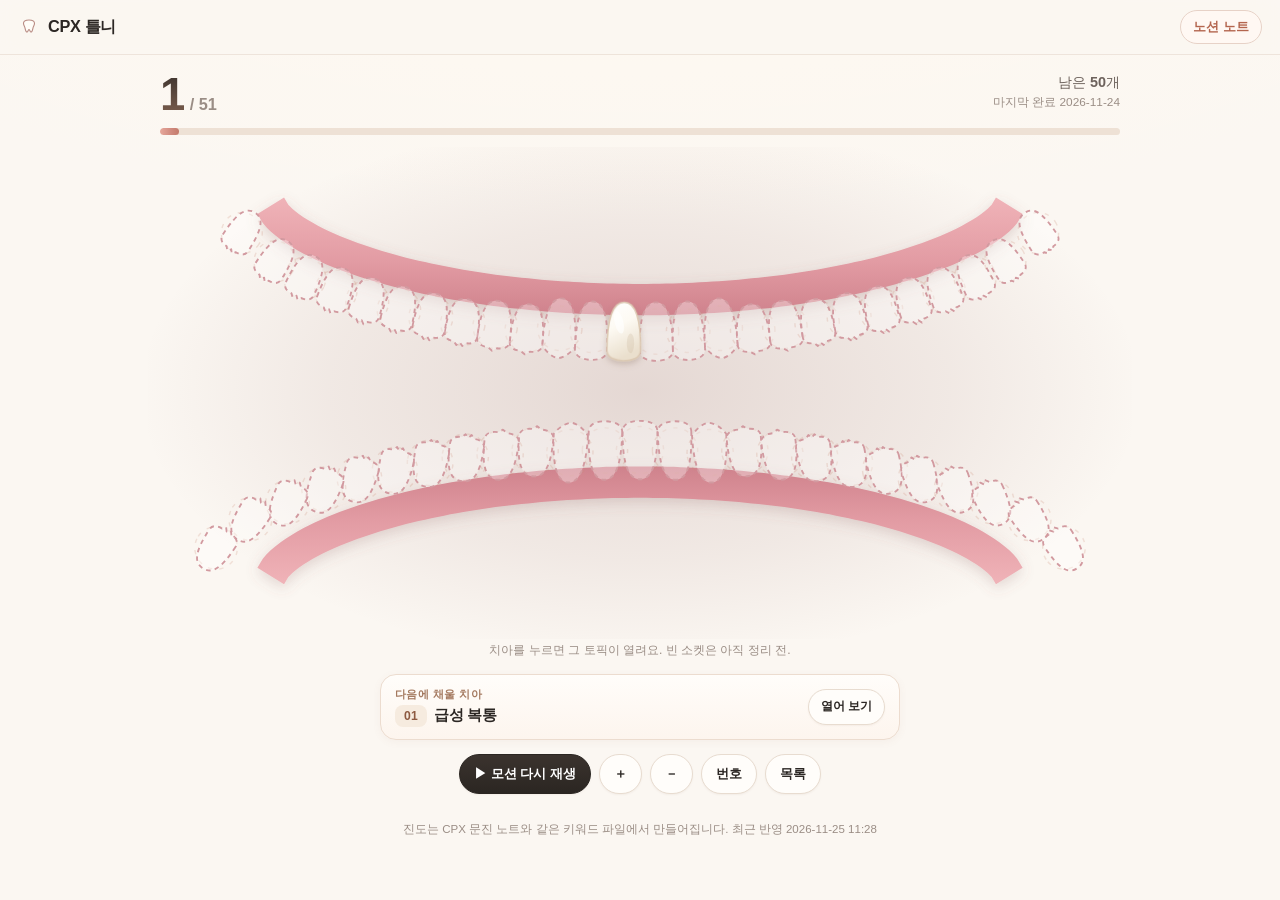
==== cpx-denture/index.html @ 9e4e72cb "CPX 틀니: 다음 차례 카드와 모바일 버튼 배치" ====
<!DOCTYPE html>
<html lang="ko">
<head>
<meta charset="utf-8">
<meta name="viewport" content="width=device-width, initial-scale=1, viewport-fit=cover">
<title>CPX 틀니 · 51개 문진 채우기</title>
<meta name="description" content="CPX 51개 토픽이 하나씩 완성될수록 앞니부터 어금니까지 차오르는 틀니 진도판">
<meta name="theme-color" content="#fbf7f2">
<link rel="apple-touch-icon" href="data:image/svg+xml,%3Csvg xmlns='http://www.w3.org/2000/svg' viewBox='0 0 100 100'%3E%3Crect width='100' height='100' rx='22' fill='%23fbf7f2'/%3E%3Cpath d='M28 34c0-9 10-14 22-14s22 5 22 14c0 8-4 12-6 20-2 8-3 16-8 16s-3-10-8-10-3 10-8 10-6-8-8-16c-2-8-6-12-6-20z' fill='%23fffdf8' stroke='%23c9a9a3' stroke-width='4'/%3E%3C/svg%3E">
<link rel="icon" href="data:image/svg+xml,%3Csvg xmlns='http://www.w3.org/2000/svg' viewBox='0 0 100 100'%3E%3Crect width='100' height='100' rx='22' fill='%23fbf7f2'/%3E%3Cpath d='M28 34c0-9 10-14 22-14s22 5 22 14c0 8-4 12-6 20-2 8-3 16-8 16s-3-10-8-10-3 10-8 10-6-8-8-16c-2-8-6-12-6-20z' fill='%23fffdf8' stroke='%23c9a9a3' stroke-width='4'/%3E%3C/svg%3E">
<link rel="stylesheet" href="styles.css?v=16">
</head>
<body>

<header class="top">
  <div class="brand">
    <span class="toothmark" aria-hidden="true">
      <svg viewBox="0 0 100 100"><path d="M25 33c0-10 11-15 25-15s25 5 25 15c0 9-5 13-7 22-2 9-3 18-9 18s-3-11-9-11-3 11-9 11-7-9-9-18c-2-9-7-13-7-22z"/></svg>
    </span>
    <span class="brandtext">CPX 틀니</span>
  </div>
  <a class="notionlink" id="notionTop" href="https://www.notion.so/422b0b095d2e817c8944eaf6b4057d3f" target="_blank" rel="noopener">노션 노트</a>
</header>

<section class="hero" aria-live="polite">
  <div class="progline">
    <div class="count"><b id="doneNum">1</b><span class="of">/ 51</span></div>
    <div class="sidetext">
      <p class="remain">남은 <b id="remainNum">50</b>개</p>
      <p class="lastdone" id="lastDone">마지막 완료 2026-11-24</p>
    </div>
  </div>
  <div class="bar"><i id="barFill"></i></div>
</section>

<main class="stagewrap">
  <div class="stage" id="stage">
    <svg id="mouth" viewBox="155 150 690 345" role="img" aria-label="상악 26개, 하악 25개 치아로 이루어진 CPX 진도 틀니">
      <defs>
        <linearGradient id="enamel" x1="0" y1="0" x2="0.3" y2="1">
          <stop offset="0" stop-color="#ffffff"/>
          <stop offset="0.45" stop-color="#fdfaf3"/>
          <stop offset="1" stop-color="#eadfcd"/>
        </linearGradient>
        <linearGradient id="enamelSoft" x1="0" y1="0" x2="0" y2="1">
          <stop offset="0" stop-color="#fffdf9"/>
          <stop offset="1" stop-color="#f3ead9"/>
        </linearGradient>
        <linearGradient id="gum" x1="0" y1="0" x2="0" y2="1">
          <stop offset="0" stop-color="#f0b3b8"/>
          <stop offset="0.55" stop-color="#e29ba3"/>
          <stop offset="1" stop-color="#cf828c"/>
        </linearGradient>
        <linearGradient id="gumLower" x1="0" y1="1" x2="0" y2="0">
          <stop offset="0" stop-color="#f0b3b8"/>
          <stop offset="0.55" stop-color="#e29ba3"/>
          <stop offset="1" stop-color="#cf828c"/>
        </linearGradient>
        <radialGradient id="cavity" cx="0.5" cy="0.5" r="0.5">
          <stop offset="0" stop-color="#8a5a58" stop-opacity="0.2"/>
          <stop offset="0.62" stop-color="#8a5a58" stop-opacity="0.09"/>
          <stop offset="1" stop-color="#8a5a58" stop-opacity="0"/>
        </radialGradient>
        <filter id="softShadow" x="-20%" y="-40%" width="140%" height="200%">
          <feDropShadow dx="0" dy="3" stdDeviation="5" flood-color="#8a5a5f" flood-opacity="0.22"/>
        </filter>
        <filter id="toothShadow" x="-60%" y="-40%" width="220%" height="200%">
          <feDropShadow dx="0" dy="2" stdDeviation="2.2" flood-color="#7d5f4e" flood-opacity="0.28"/>
        </filter>
      </defs>
      <ellipse cx="500" cy="321" rx="352" ry="192" fill="url(#cavity)"/>
      <g id="gums"></g>
      <g id="teeth"></g>

    </svg>
  </div>
  <div class="previewtag" id="previewTag">미리보기 재생 중</div>
  <p class="hint" id="hint">치아를 누르면 그 토픽이 열려요. 빈 소켓은 아직 정리 전.</p>
</main>

<section class="nextcard" id="nextCard">
  <div class="ncbody">
    <p class="nclabel">다음에 채울 치아</p>
    <p class="nctitle"><span class="numchip" id="ncNum">01</span><b id="ncTitle">급성 복통</b></p>
  </div>
  <button class="btn" id="ncOpen">열어 보기</button>
</section>

<nav class="controls" aria-label="보기 설정">
  <button class="btn primary" id="replay">
    <span class="ic" aria-hidden="true">▶</span> 모션 다시 재생
  </button>
  <button class="btn" id="zoomIn" aria-label="확대">＋</button>
  <button class="btn" id="zoomOut" aria-label="축소">－</button>
  <button class="btn" id="toggleNums" aria-pressed="false">번호</button>
  <button class="btn" id="toggleList" aria-expanded="false">목록</button>
</nav>

<section class="listview" id="listView" hidden>
  <div class="listhead">
    <h2>51개 토픽</h2>
    <p>완료한 토픽은 뽀얀 치아, 남은 토픽은 빈 소켓이에요.</p>
  </div>
  <ul class="rows" id="rows"></ul>
</section>

<footer class="foot">
  <p id="footNote">진도는 CPX 문진 노트와 같은 키워드 파일에서 자동으로 만들어집니다.</p>
</footer>

<div class="sheet" id="sheet" hidden>
  <div class="backdrop" data-close></div>
  <article class="card" role="dialog" aria-modal="true" aria-labelledby="sheetTitle">
    <button class="close" id="sheetClose" aria-label="닫기">✕</button>
    <div class="cardtop">
      <p class="chiprow"><span class="numchip" id="sheetNum">44-2</span><span class="statechip" id="sheetState">완료</span></p>
      <h2 id="sheetTitle">금연 상담</h2>
      <p class="sheetmeta" id="sheetMeta">2026-11-24 완료</p>
    </div>
    <div class="cardbody" id="sheetBody"></div>
    <div class="cardfoot">
      <a class="btn primary wide" id="sheetNotion" href="https://www.notion.so/422b0b095d2e817c8944eaf6b4057d3f" target="_blank" rel="noopener">노션 CPX 문진 노트에서 보기</a>
    </div>
  </article>
</div>

<script src="app.js?v=16"></script>
</body>
</html>
---- cpx-denture/styles.css ----
:root{
  --bg:#fbf7f2;
  --bg2:#f6efe6;
  --ink:#2c2724;
  --ink2:#6d625c;
  --ink3:#9a8d85;
  --line:#e8dcd0;
  --gum:#e29ba3;
  --gumdark:#cf828c;
  --accent:#b4664f;
  --accent-soft:#f3e2d8;
  --gold:#d9b26a;
  --card:#fffdfa;
  --radius:20px;
  --shadow:0 10px 30px rgba(120,86,66,.10), 0 2px 6px rgba(120,86,66,.06);
}

*{box-sizing:border-box;-webkit-tap-highlight-color:transparent}
html,body{margin:0;padding:0}
body{
  background:
    radial-gradient(120% 60% at 50% -10%, #fff9f0 0%, rgba(255,249,240,0) 60%),
    var(--bg);
  color:var(--ink);
  font-family:-apple-system, BlinkMacSystemFont, "Apple SD Gothic Neo", "Pretendard", "Noto Sans KR", "Malgun Gothic", sans-serif;
  -webkit-font-smoothing:antialiased;
  min-height:100vh;
  padding-bottom:env(safe-area-inset-bottom);
  overflow-x:hidden;
}
b{font-weight:700}

/* ---------- header ---------- */
.top{
  position:sticky; top:0; z-index:30;
  display:flex; align-items:center; justify-content:space-between;
  gap:12px;
  padding:calc(10px + env(safe-area-inset-top)) 18px 10px;
  background:rgba(251,247,242,.82);
  backdrop-filter:saturate(160%) blur(14px);
  -webkit-backdrop-filter:saturate(160%) blur(14px);
  border-bottom:1px solid rgba(232,220,208,.7);
}
.brand{display:flex;align-items:center;gap:8px}
.toothmark{width:22px;height:22px;display:block}
.toothmark svg{width:100%;height:100%;fill:none;stroke:#b98c84;stroke-width:5;stroke-linejoin:round;fill:#fffdf8}
.brandtext{font-weight:750;letter-spacing:-.02em;font-size:1.02rem}
.notionlink{
  font-size:.82rem;color:var(--accent);text-decoration:none;
  border:1px solid #e7d2c7;background:#fff8f3;
  padding:7px 12px;border-radius:999px;font-weight:600;
}
.notionlink:active{transform:scale(.97)}

/* ---------- hero ---------- */
.hero{padding:16px 20px 6px;max-width:1000px;margin:0 auto}
.progline{display:flex;align-items:flex-end;justify-content:space-between;gap:12px}
.count{display:flex;align-items:baseline;gap:6px;line-height:1}
.count b{
  font-size:2.9rem;letter-spacing:-.045em;font-weight:800;
  font-variant-numeric:tabular-nums;
  background:linear-gradient(180deg,#3a322d,#7d5f4e);
  -webkit-background-clip:text;background-clip:text;color:transparent;
}
.count .of{font-size:1.02rem;color:var(--ink3);font-weight:600;font-variant-numeric:tabular-nums}
.sidetext{text-align:right;padding-bottom:6px}
.remain{margin:0;font-size:.9rem;color:var(--ink2)}
.lastdone{margin:3px 0 0;font-size:.74rem;color:var(--ink3);font-variant-numeric:tabular-nums}
.bar{margin-top:11px;height:7px;border-radius:999px;background:#eee1d5;overflow:hidden}
.bar i{
  display:block;height:100%;width:2%;border-radius:999px;
  background:linear-gradient(90deg,#e7a89c,#d08a7e 60%,#c47a6b);
  transition:width .5s cubic-bezier(.2,.8,.3,1);
}

/* ---------- stage ---------- */
.stagewrap{position:relative;max-width:1000px;margin:0 auto;padding:0 8px}
.stage{
  position:relative;
  overflow-x:auto;overflow-y:hidden;
  -webkit-overflow-scrolling:touch;
  padding:6px 0 0;
}
.stage::-webkit-scrollbar{height:0}
#mouth{
  display:block;margin:0 auto;
  width:calc(100% * var(--zoom,1));
  height:auto;max-width:none;
  transition:width .25s ease;
  touch-action:manipulation;
  user-select:none;
}
.previewtag{
  position:absolute;left:50%;top:8px;transform:translate(-50%,-8px);
  background:rgba(44,39,36,.82);color:#fff;font-size:.72rem;font-weight:600;
  padding:6px 12px;border-radius:999px;letter-spacing:.01em;
  opacity:0;pointer-events:none;transition:opacity .25s, transform .25s;
  backdrop-filter:blur(6px);
}
.previewtag.on{opacity:1;transform:translate(-50%,0)}
.hint{
  margin:2px auto 0;text-align:center;color:var(--ink3);
  font-size:.76rem;line-height:1.5;max-width:520px;padding:0 16px;
}

/* ---------- svg teeth ---------- */
.gum{filter:url(#softShadow)}
.tooth{cursor:pointer}
.tooth .body{transform-box:fill-box;transform-origin:50% 80%}
.tooth .crown{fill:url(#enamel);stroke:#dcc9b2;stroke-width:1.1;filter:url(#toothShadow)}
.tooth .gloss{fill:#fff;opacity:.62}
.tooth .shade{fill:#c9b49a;opacity:.26}

/* 빈 소켓 */
.tooth:not(.filled) .crown{
  fill:rgba(255,255,255,.34);
  stroke:#d29aa0;stroke-width:1.3;stroke-dasharray:3.2 3;
  stroke-linejoin:round;filter:none;
}
.tooth:not(.filled) .gloss,
.tooth:not(.filled) .shade,
.tooth:not(.filled) .spark{display:none}

/* 채워지는 모션 */
.tooth.rise .body{animation:rise .62s cubic-bezier(.18,1.45,.4,1) both}
@keyframes rise{
  0%{transform:translateY(24px) scale(.66);opacity:0}
  55%{opacity:1}
  75%{transform:translateY(-2.5px) scale(1.03)}
  100%{transform:none;opacity:1}
}
.tooth .tn{opacity:0;transition:opacity .2s}
#mouth.nums .tn{opacity:1}
.tooth .spark{opacity:0;transform-box:fill-box;transform-origin:center}
.tooth.flash .spark{animation:sparkOut .9s ease-out both}
@keyframes sparkOut{
  0%{opacity:0;transform:scale(.2)}
  25%{opacity:1;transform:scale(1)}
  100%{opacity:0;transform:scale(1.9)}
}

.tooth:not(.filled) .ring{display:block}
.tooth.filled .ring{display:none}
.tooth.next .ring{animation:pulse 2.4s ease-in-out infinite}
@keyframes pulse{
  0%,100%{opacity:.25;stroke-width:1.4}
  50%{opacity:.85;stroke-width:2.4}
}

/* ---------- controls ---------- */
.nextcard{
  display:flex;align-items:center;justify-content:space-between;gap:12px;
  max-width:520px;margin:14px auto 0;padding:12px 14px;
  background:linear-gradient(180deg,#fffdfa,#fdf5ee);
  border:1px solid #ecdccf;border-radius:16px;
  box-shadow:0 2px 8px rgba(150,110,90,.06);
}
.nextcard.alldone{justify-content:center;background:linear-gradient(180deg,#fdf6e6,#f9eed4);border-color:#ecd9b4}
.ncbody{min-width:0}
.nclabel{margin:0 0 3px;font-size:.7rem;letter-spacing:.04em;color:#a4795f;font-weight:650}
.nctitle{margin:0;display:flex;align-items:center;gap:7px;font-size:.92rem;letter-spacing:-.01em}
.nctitle b{font-weight:700;white-space:nowrap;overflow:hidden;text-overflow:ellipsis}
.nextcard .btn{flex:0 0 auto;font-size:.78rem;padding:8px 12px;min-height:36px}
.controls{
  display:flex;gap:8px;justify-content:center;flex-wrap:wrap;
  padding:14px 16px 4px;max-width:1000px;margin:0 auto;
}
.btn{
  appearance:none;border:1px solid var(--line);background:#fffdfa;color:var(--ink);
  font:inherit;font-size:.84rem;font-weight:600;
  padding:10px 14px;border-radius:999px;cursor:pointer;
  box-shadow:0 1px 2px rgba(120,86,66,.06);
  transition:transform .12s ease, background .2s;
  min-height:40px;
}
.btn:active{transform:scale(.96)}
.btn.primary{
  background:linear-gradient(180deg,#3b332e,#2b2622);color:#fff;border-color:#2b2622;
}
.btn[aria-pressed="true"],.btn.on{background:var(--accent-soft);border-color:#e2c4b4;color:#8b4a35}
.btn.wide{display:block;width:100%;text-align:center;text-decoration:none;padding:13px}

/* ---------- list ---------- */
.listview{max-width:760px;margin:6px auto 0;padding:0 16px}
.listhead{padding:8px 4px 10px}
.listhead h2{margin:0;font-size:1.06rem;letter-spacing:-.02em}
.listhead p{margin:4px 0 0;font-size:.78rem;color:var(--ink3)}
.rows{list-style:none;margin:0;padding:0;display:flex;flex-direction:column;gap:6px}
.row{
  display:flex;align-items:center;gap:10px;
  background:var(--card);border:1px solid var(--line);border-radius:14px;
  padding:12px 14px;cursor:pointer;
}
.row:active{background:#fdf6ef}
.row .n{
  font-variant-numeric:tabular-nums;font-size:.74rem;font-weight:700;color:var(--ink3);
  min-width:34px;
}
.row .t{flex:1;font-size:.9rem;letter-spacing:-.01em}
.row .dot{width:8px;height:8px;border-radius:50%;background:#e0d2c5}
.row.done .dot{background:linear-gradient(180deg,#f6d7a7,#d9b26a);box-shadow:0 0 0 3px #faf1e2}
.row.done .t{font-weight:650}
.row.done .n{color:var(--accent)}
.row.nextrow{border-color:#e5c3b3;background:#fff9f4}

.foot{max-width:760px;margin:22px auto 30px;padding:0 20px;text-align:center}
.foot p{margin:0;color:var(--ink3);font-size:.72rem;line-height:1.6}

/* ---------- sheet ---------- */
.sheet{position:fixed;inset:0;z-index:60;display:flex;align-items:flex-end;justify-content:center}
.sheet[hidden]{display:none}
.backdrop{position:absolute;inset:0;background:rgba(46,38,33,.34);backdrop-filter:blur(3px);animation:fade .25s ease}
@keyframes fade{from{opacity:0}to{opacity:1}}
.card{
  position:relative;width:100%;max-width:560px;max-height:86vh;
  background:var(--card);
  border-radius:24px 24px 0 0;
  box-shadow:0 -10px 40px rgba(90,60,45,.18);
  display:flex;flex-direction:column;
  animation:slideup .32s cubic-bezier(.2,.9,.3,1);
  padding-bottom:env(safe-area-inset-bottom);
}
@keyframes slideup{from{transform:translateY(40px);opacity:.4}to{transform:none;opacity:1}}
@media (min-width:760px){
  .sheet{align-items:center}
  .card{border-radius:24px;max-height:82vh;animation:pop .28s cubic-bezier(.2,.9,.3,1)}
  @keyframes pop{from{transform:scale(.96);opacity:.5}to{transform:none;opacity:1}}
}
.close{
  position:absolute;right:12px;top:12px;width:34px;height:34px;border-radius:50%;
  border:none;background:#f4ece3;color:var(--ink2);font-size:.9rem;cursor:pointer;
}
.cardtop{padding:22px 22px 12px;border-bottom:1px solid #f0e6db}
.chiprow{display:flex;align-items:center;gap:7px;margin:0 0 8px}
.numchip{
  font-size:.76rem;font-weight:750;letter-spacing:.01em;
  background:#f6ebdf;color:#8d5a41;padding:4px 9px;border-radius:8px;
  font-variant-numeric:tabular-nums;
}
.statechip{font-size:.72rem;font-weight:650;padding:4px 9px;border-radius:999px;background:#efe6dc;color:#8a7a6d}
.statechip.done{background:#f7e7cb;color:#8a6524}
.cardtop h2{margin:0;font-size:1.32rem;letter-spacing:-.03em;line-height:1.3}
.sheetmeta{margin:6px 0 0;font-size:.76rem;color:var(--ink3)}
.cardbody{padding:6px 22px 4px;overflow-y:auto;-webkit-overflow-scrolling:touch}
.cardfoot{padding:12px 22px 18px;border-top:1px solid #f3e9df}

.sec{margin:16px 0}
.sec h3{
  margin:0 0 8px;font-size:.74rem;letter-spacing:.06em;color:#a4795f;
  font-weight:750;text-transform:none;display:flex;align-items:center;gap:7px;
}
.sec h3::before{content:"";width:5px;height:5px;border-radius:50%;background:#d9b26a}
.sec ul{margin:0;padding-left:17px}
.sec li{margin:0 0 6px;font-size:.9rem;line-height:1.62;color:#3b332e}
.sec li::marker{color:#c9a98e}
.sec p{margin:0;font-size:.9rem;line-height:1.66;color:#3b332e}
.mine .sec h3{color:#8d5a41}
.mine .sec h3::before{background:#cf8b6b}
.empty{
  display:flex;flex-direction:column;gap:8px;
  background:#faf4ec;border:1px dashed #e5d3c2;border-radius:14px;padding:14px;
  font-size:.85rem;color:#7a6a5e;line-height:1.6;
}
details.script{margin-top:6px;border-top:1px solid #f0e6db;padding-top:10px}
details.script summary{
  cursor:pointer;font-size:.8rem;font-weight:650;color:var(--accent);
  list-style:none;padding:6px 0;
}
details.script summary::-webkit-details-marker{display:none}
details.script summary::after{content:" ▾";font-size:.7rem}
details.script[open] summary::after{content:" ▴"}
.scriptbody{padding-top:4px}
.scriptbody .sec h3{color:#9b8a7c}
.scriptbody .sec li,.scriptbody .sec p{color:#5e534b;font-size:.86rem}

@media (prefers-reduced-motion: reduce){
  *{animation-duration:.001ms !important;transition-duration:.001ms !important}
  .tooth .body{transform:none;opacity:1}
}
@media (max-width:540px){
  .controls{display:grid;grid-template-columns:repeat(4,auto);gap:8px;justify-content:center;padding:14px 16px 4px}
  #replay{grid-column:1/-1;width:100%;justify-self:center}
  .nextcard{margin:12px 16px 0;max-width:none}
}
@media (max-width:420px){
  .count b{font-size:2.5rem}
  .hero{padding-top:12px}
  .btn{font-size:.8rem;padding:9px 12px}
}
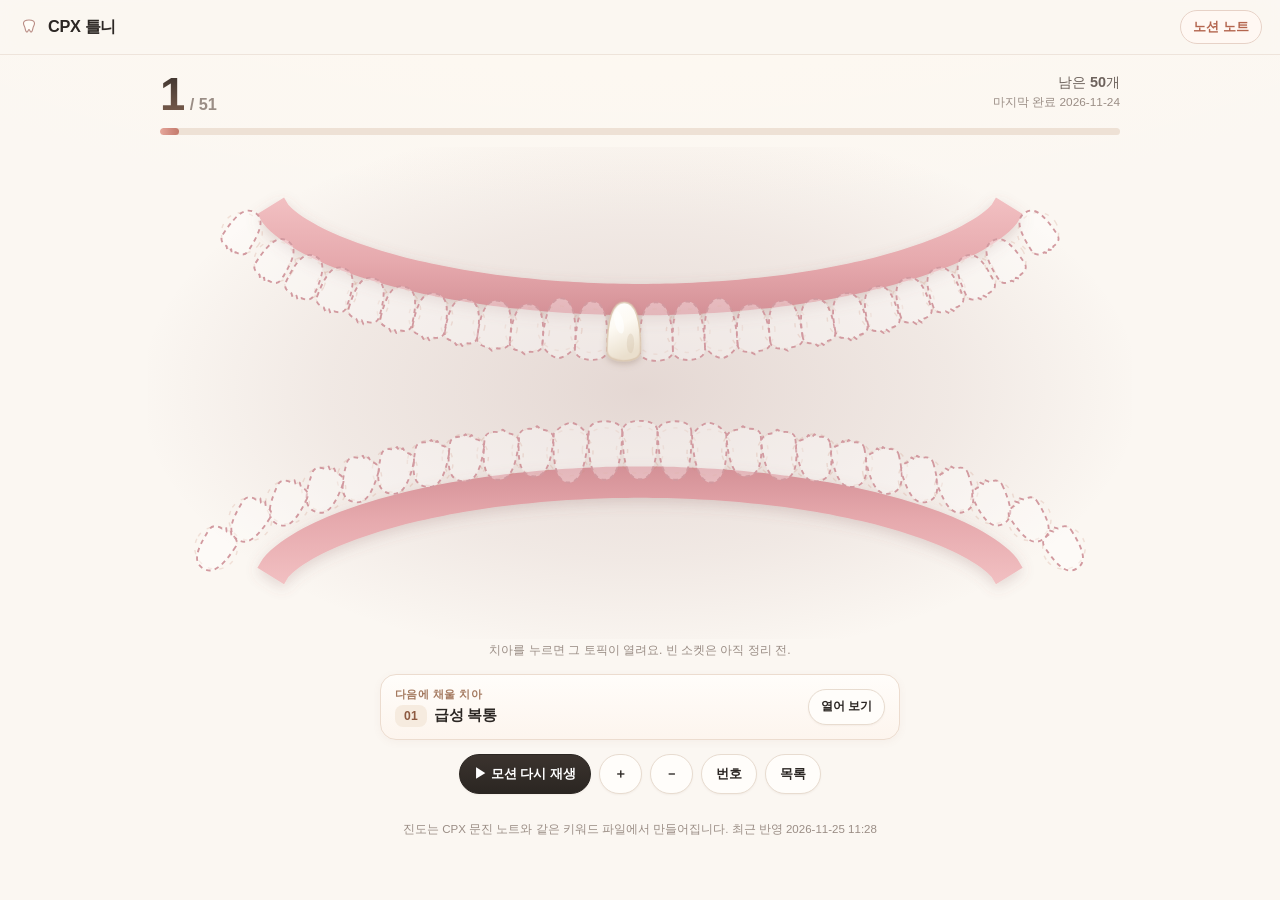
==== commit 3494fae4: "CPX 틀니: 잇몸 색 부드럽게, 오류 수집 추가" ====
--- a/cpx-denture/index.html
+++ b/cpx-denture/index.html
@@ -3,12 +3,13 @@
 <head>
 <meta charset="utf-8">
 <meta name="viewport" content="width=device-width, initial-scale=1, viewport-fit=cover">
+<script>window.__errs=[];addEventListener('error',function(e){window.__errs.push(String(e.message)+' @'+e.filename+':'+e.lineno)});addEventListener('unhandledrejection',function(e){window.__errs.push('rejection: '+e.reason)});</script>
 <title>CPX 틀니 · 51개 문진 채우기</title>
 <meta name="description" content="CPX 51개 토픽이 하나씩 완성될수록 앞니부터 어금니까지 차오르는 틀니 진도판">
 <meta name="theme-color" content="#fbf7f2">
 <link rel="apple-touch-icon" href="data:image/svg+xml,%3Csvg xmlns='http://www.w3.org/2000/svg' viewBox='0 0 100 100'%3E%3Crect width='100' height='100' rx='22' fill='%23fbf7f2'/%3E%3Cpath d='M28 34c0-9 10-14 22-14s22 5 22 14c0 8-4 12-6 20-2 8-3 16-8 16s-3-10-8-10-3 10-8 10-6-8-8-16c-2-8-6-12-6-20z' fill='%23fffdf8' stroke='%23c9a9a3' stroke-width='4'/%3E%3C/svg%3E">
 <link rel="icon" href="data:image/svg+xml,%3Csvg xmlns='http://www.w3.org/2000/svg' viewBox='0 0 100 100'%3E%3Crect width='100' height='100' rx='22' fill='%23fbf7f2'/%3E%3Cpath d='M28 34c0-9 10-14 22-14s22 5 22 14c0 8-4 12-6 20-2 8-3 16-8 16s-3-10-8-10-3 10-8 10-6-8-8-16c-2-8-6-12-6-20z' fill='%23fffdf8' stroke='%23c9a9a3' stroke-width='4'/%3E%3C/svg%3E">
-<link rel="stylesheet" href="styles.css?v=16">
+<link rel="stylesheet" href="styles.css?v=17">
 </head>
 <body>
 
@@ -47,14 +48,14 @@
           <stop offset="1" stop-color="#f3ead9"/>
         </linearGradient>
         <linearGradient id="gum" x1="0" y1="0" x2="0" y2="1">
-          <stop offset="0" stop-color="#f0b3b8"/>
-          <stop offset="0.55" stop-color="#e29ba3"/>
-          <stop offset="1" stop-color="#cf828c"/>
+          <stop offset="0" stop-color="#f2c0c2"/>
+          <stop offset="0.55" stop-color="#e6a9ad"/>
+          <stop offset="1" stop-color="#d49096"/>
         </linearGradient>
         <linearGradient id="gumLower" x1="0" y1="1" x2="0" y2="0">
-          <stop offset="0" stop-color="#f0b3b8"/>
-          <stop offset="0.55" stop-color="#e29ba3"/>
-          <stop offset="1" stop-color="#cf828c"/>
+          <stop offset="0" stop-color="#f2c0c2"/>
+          <stop offset="0.55" stop-color="#e6a9ad"/>
+          <stop offset="1" stop-color="#d49096"/>
         </linearGradient>
         <radialGradient id="cavity" cx="0.5" cy="0.5" r="0.5">
           <stop offset="0" stop-color="#8a5a58" stop-opacity="0.2"/>
@@ -124,6 +125,6 @@
   </article>
 </div>
 
-<script src="app.js?v=16"></script>
+<script src="app.js?v=17"></script>
 </body>
 </html>
--- a/cpx-denture/styles.css
+++ b/cpx-denture/styles.css
@@ -5,7 +5,7 @@
   --ink2:#6d625c;
   --ink3:#9a8d85;
   --line:#e8dcd0;
-  --gum:#e29ba3;
+  --gum:#e6a9ad;
   --gumdark:#cf828c;
   --accent:#b4664f;
   --accent-soft:#f3e2d8;
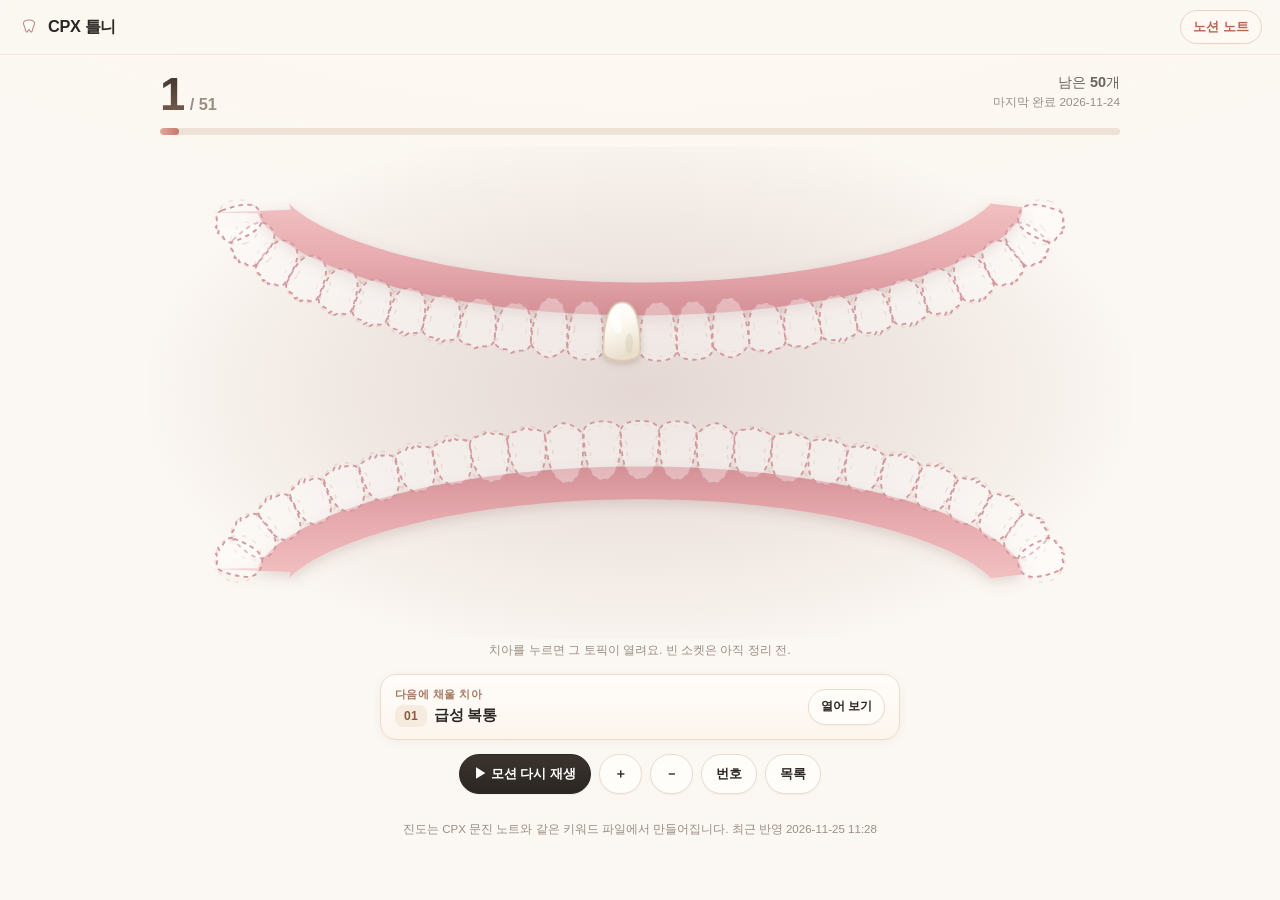
==== commit ed368c28: "CPX 틀니: 호 길이 균둥 배치" ====
--- a/cpx-denture/index.html
+++ b/cpx-denture/index.html
@@ -9,7 +9,7 @@
 <meta name="theme-color" content="#fbf7f2">
 <link rel="apple-touch-icon" href="data:image/svg+xml,%3Csvg xmlns='http://www.w3.org/2000/svg' viewBox='0 0 100 100'%3E%3Crect width='100' height='100' rx='22' fill='%23fbf7f2'/%3E%3Cpath d='M28 34c0-9 10-14 22-14s22 5 22 14c0 8-4 12-6 20-2 8-3 16-8 16s-3-10-8-10-3 10-8 10-6-8-8-16c-2-8-6-12-6-20z' fill='%23fffdf8' stroke='%23c9a9a3' stroke-width='4'/%3E%3C/svg%3E">
 <link rel="icon" href="data:image/svg+xml,%3Csvg xmlns='http://www.w3.org/2000/svg' viewBox='0 0 100 100'%3E%3Crect width='100' height='100' rx='22' fill='%23fbf7f2'/%3E%3Cpath d='M28 34c0-9 10-14 22-14s22 5 22 14c0 8-4 12-6 20-2 8-3 16-8 16s-3-10-8-10-3 10-8 10-6-8-8-16c-2-8-6-12-6-20z' fill='%23fffdf8' stroke='%23c9a9a3' stroke-width='4'/%3E%3C/svg%3E">
-<link rel="stylesheet" href="styles.css?v=17">
+<link rel="stylesheet" href="styles.css?v=19">
 </head>
 <body>
 
@@ -125,6 +125,6 @@
   </article>
 </div>
 
-<script src="app.js?v=17"></script>
+<script src="app.js?v=19"></script>
 </body>
 </html>
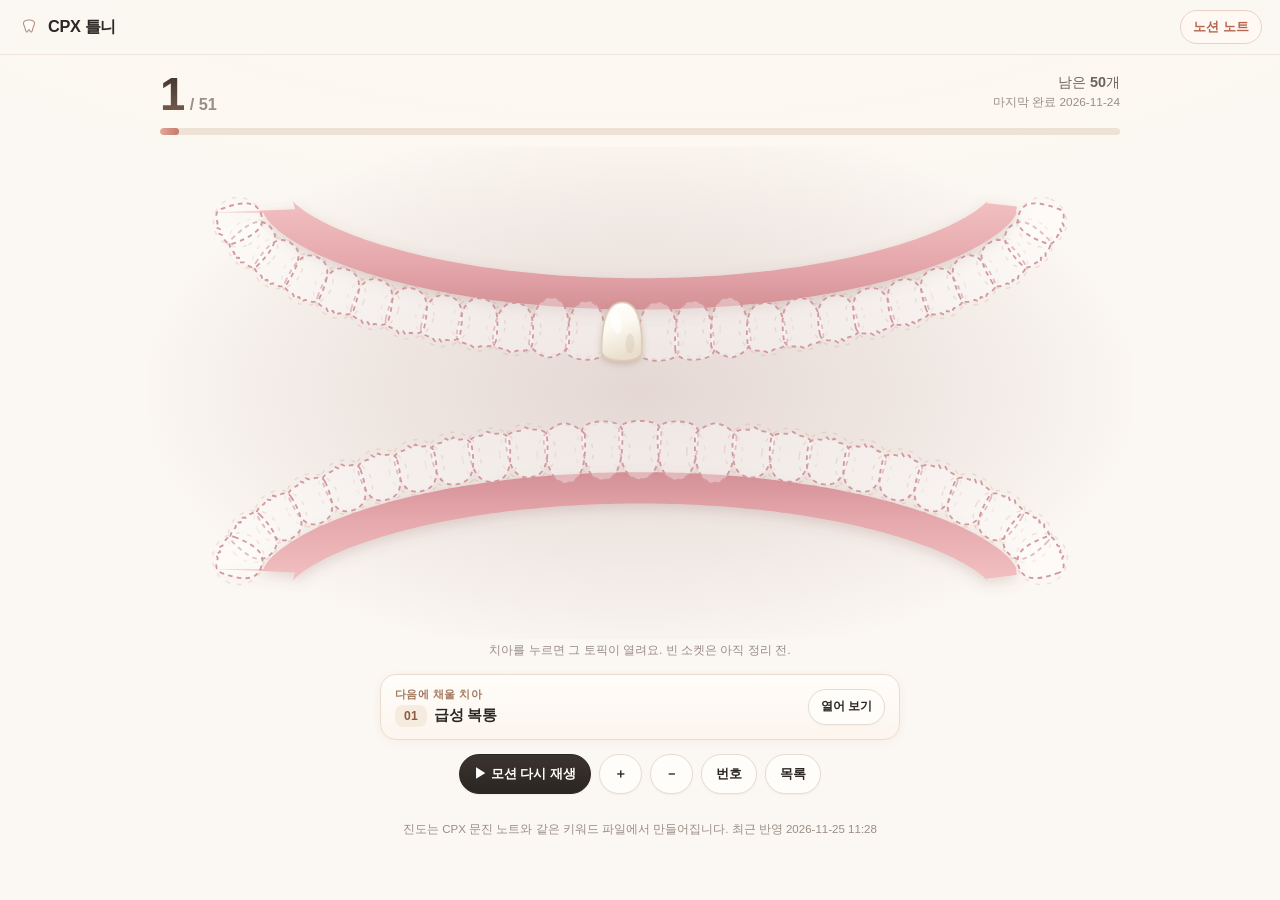
==== commit 665f7ab5: "CPX 틀니: 치아 폭과 잇몸 띠 보정" ====
--- a/cpx-denture/index.html
+++ b/cpx-denture/index.html
@@ -9,7 +9,7 @@
 <meta name="theme-color" content="#fbf7f2">
 <link rel="apple-touch-icon" href="data:image/svg+xml,%3Csvg xmlns='http://www.w3.org/2000/svg' viewBox='0 0 100 100'%3E%3Crect width='100' height='100' rx='22' fill='%23fbf7f2'/%3E%3Cpath d='M28 34c0-9 10-14 22-14s22 5 22 14c0 8-4 12-6 20-2 8-3 16-8 16s-3-10-8-10-3 10-8 10-6-8-8-16c-2-8-6-12-6-20z' fill='%23fffdf8' stroke='%23c9a9a3' stroke-width='4'/%3E%3C/svg%3E">
 <link rel="icon" href="data:image/svg+xml,%3Csvg xmlns='http://www.w3.org/2000/svg' viewBox='0 0 100 100'%3E%3Crect width='100' height='100' rx='22' fill='%23fbf7f2'/%3E%3Cpath d='M28 34c0-9 10-14 22-14s22 5 22 14c0 8-4 12-6 20-2 8-3 16-8 16s-3-10-8-10-3 10-8 10-6-8-8-16c-2-8-6-12-6-20z' fill='%23fffdf8' stroke='%23c9a9a3' stroke-width='4'/%3E%3C/svg%3E">
-<link rel="stylesheet" href="styles.css?v=19">
+<link rel="stylesheet" href="styles.css?v=20">
 </head>
 <body>
 
@@ -125,6 +125,6 @@
   </article>
 </div>
 
-<script src="app.js?v=19"></script>
+<script src="app.js?v=20"></script>
 </body>
 </html>
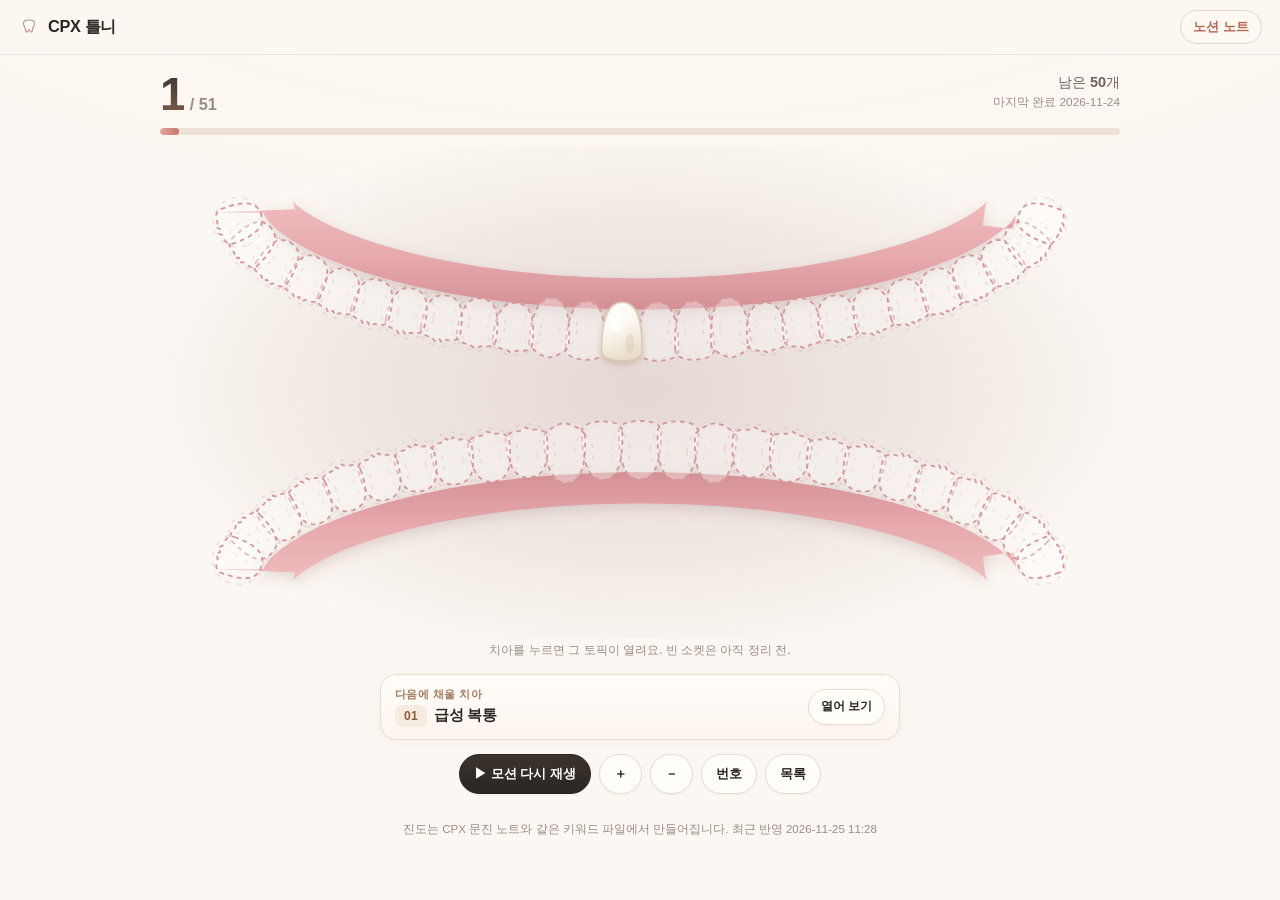
==== commit cd97b3e5: "CPX 틀니: 잇몸 끝단 연장, 미리보기 유지시간 복구" ====
--- a/cpx-denture/index.html
+++ b/cpx-denture/index.html
@@ -9,7 +9,7 @@
 <meta name="theme-color" content="#fbf7f2">
 <link rel="apple-touch-icon" href="data:image/svg+xml,%3Csvg xmlns='http://www.w3.org/2000/svg' viewBox='0 0 100 100'%3E%3Crect width='100' height='100' rx='22' fill='%23fbf7f2'/%3E%3Cpath d='M28 34c0-9 10-14 22-14s22 5 22 14c0 8-4 12-6 20-2 8-3 16-8 16s-3-10-8-10-3 10-8 10-6-8-8-16c-2-8-6-12-6-20z' fill='%23fffdf8' stroke='%23c9a9a3' stroke-width='4'/%3E%3C/svg%3E">
 <link rel="icon" href="data:image/svg+xml,%3Csvg xmlns='http://www.w3.org/2000/svg' viewBox='0 0 100 100'%3E%3Crect width='100' height='100' rx='22' fill='%23fbf7f2'/%3E%3Cpath d='M28 34c0-9 10-14 22-14s22 5 22 14c0 8-4 12-6 20-2 8-3 16-8 16s-3-10-8-10-3 10-8 10-6-8-8-16c-2-8-6-12-6-20z' fill='%23fffdf8' stroke='%23c9a9a3' stroke-width='4'/%3E%3C/svg%3E">
-<link rel="stylesheet" href="styles.css?v=20">
+<link rel="stylesheet" href="styles.css?v=21">
 </head>
 <body>
 
@@ -125,6 +125,6 @@
   </article>
 </div>
 
-<script src="app.js?v=20"></script>
+<script src="app.js?v=21"></script>
 </body>
 </html>
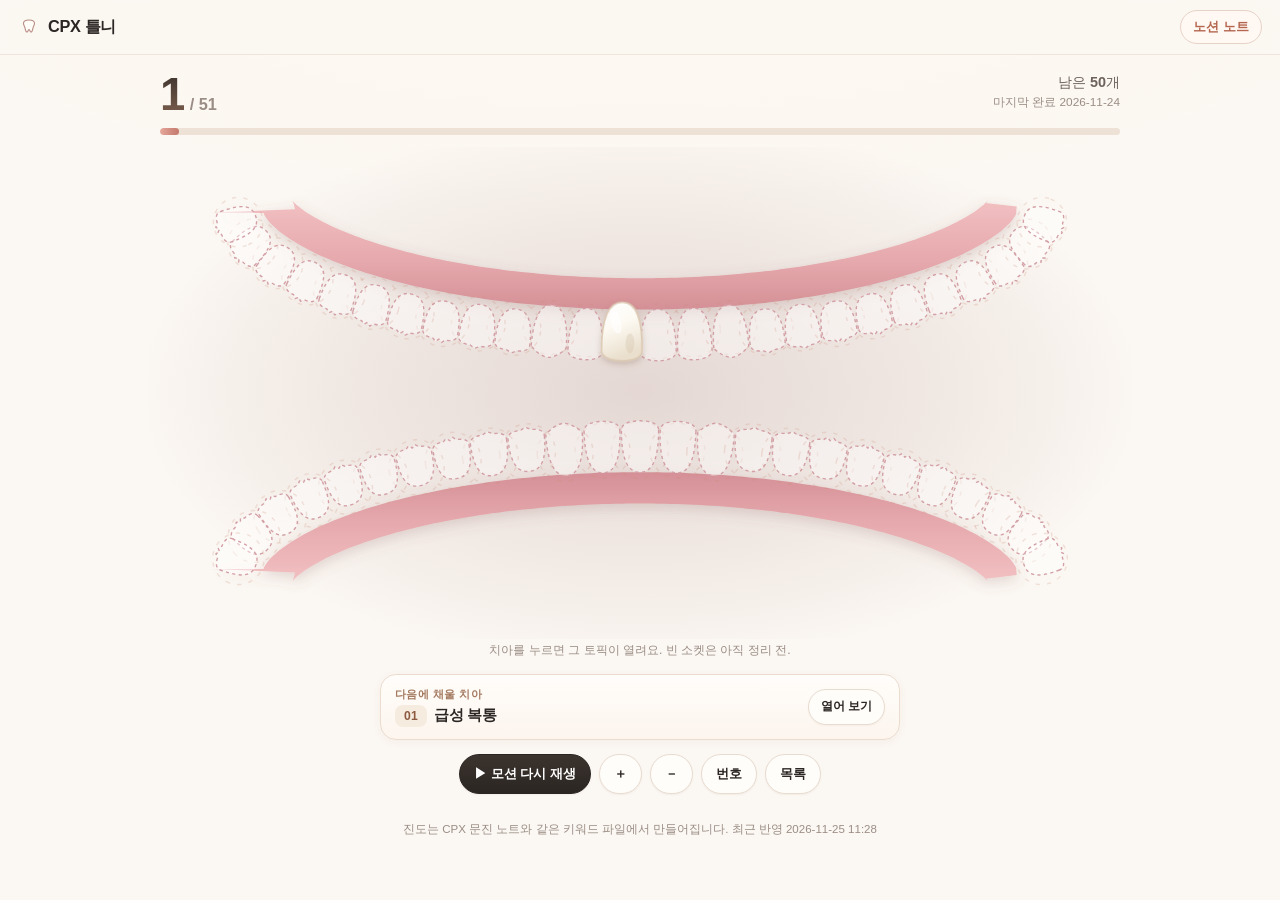
==== commit a48c1f67: "CPX 틀니: 잇몸 끝단 되돌리고 빈 소켓 다듬기" ====
--- a/cpx-denture/index.html
+++ b/cpx-denture/index.html
@@ -9,7 +9,7 @@
 <meta name="theme-color" content="#fbf7f2">
 <link rel="apple-touch-icon" href="data:image/svg+xml,%3Csvg xmlns='http://www.w3.org/2000/svg' viewBox='0 0 100 100'%3E%3Crect width='100' height='100' rx='22' fill='%23fbf7f2'/%3E%3Cpath d='M28 34c0-9 10-14 22-14s22 5 22 14c0 8-4 12-6 20-2 8-3 16-8 16s-3-10-8-10-3 10-8 10-6-8-8-16c-2-8-6-12-6-20z' fill='%23fffdf8' stroke='%23c9a9a3' stroke-width='4'/%3E%3C/svg%3E">
 <link rel="icon" href="data:image/svg+xml,%3Csvg xmlns='http://www.w3.org/2000/svg' viewBox='0 0 100 100'%3E%3Crect width='100' height='100' rx='22' fill='%23fbf7f2'/%3E%3Cpath d='M28 34c0-9 10-14 22-14s22 5 22 14c0 8-4 12-6 20-2 8-3 16-8 16s-3-10-8-10-3 10-8 10-6-8-8-16c-2-8-6-12-6-20z' fill='%23fffdf8' stroke='%23c9a9a3' stroke-width='4'/%3E%3C/svg%3E">
-<link rel="stylesheet" href="styles.css?v=21">
+<link rel="stylesheet" href="styles.css?v=22">
 </head>
 <body>
 
@@ -125,6 +125,6 @@
   </article>
 </div>
 
-<script src="app.js?v=21"></script>
+<script src="app.js?v=22"></script>
 </body>
 </html>
--- a/cpx-denture/styles.css
+++ b/cpx-denture/styles.css
@@ -113,9 +113,12 @@
 
 /* 빈 소켓 */
 .tooth:not(.filled) .crown{
-  fill:rgba(255,255,255,.34);
-  stroke:#d29aa0;stroke-width:1.3;stroke-dasharray:3.2 3;
+  fill:rgba(255,255,255,.42);
+  stroke:#d3a0a6;stroke-width:1.1;stroke-dasharray:2.6 2.6;
   stroke-linejoin:round;filter:none;
+  transform:scale(.88);
+  transform-box:fill-box;
+  transform-origin:50% 100%;
 }
 .tooth:not(.filled) .gloss,
 .tooth:not(.filled) .shade,
